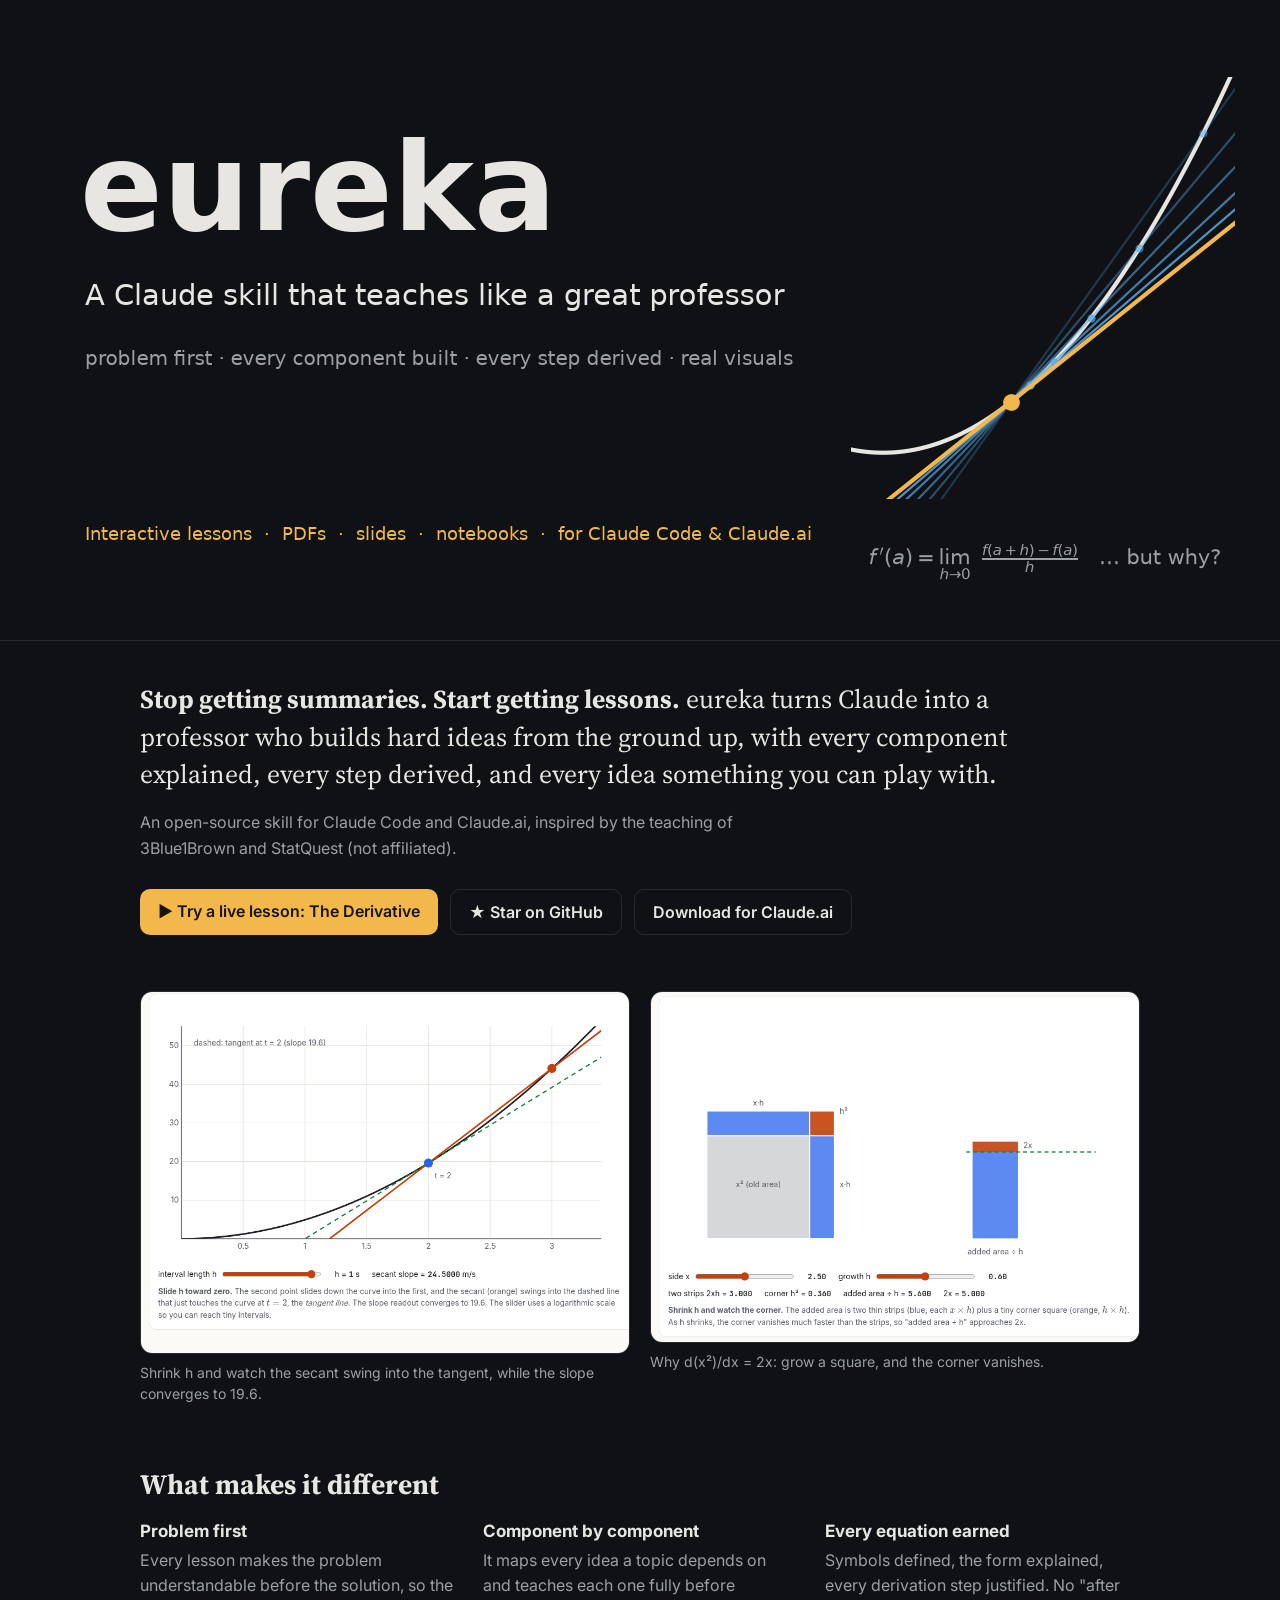
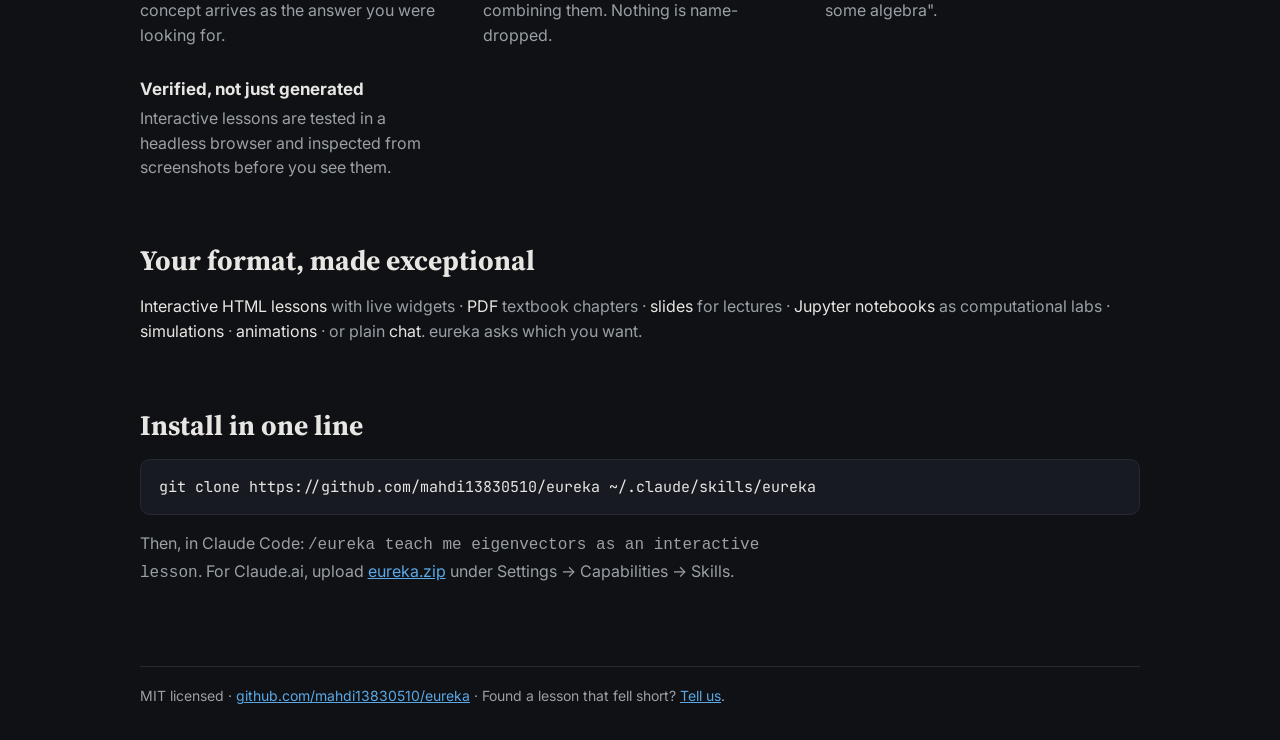
==== index.html @ 74340ad1 "feat: add pages landing page" ====
<!doctype html>
<html lang="en">
<head>
<meta charset="utf-8">
<meta name="viewport" content="width=device-width, initial-scale=1">
<title>eureka · a Claude skill that teaches like a great professor</title>
<meta name="description" content="eureka turns Claude into a professor: problem-first, component-by-component lessons with every step derived, delivered as interactive lessons, PDFs, slides or notebooks.">
<meta property="og:title" content="eureka: a Claude skill that teaches like a great professor">
<meta property="og:description" content="Stop getting summaries. Start getting lessons. Interactive, step-by-step, every equation derived.">
<meta property="og:image" content="https://mahdi13830510.github.io/eureka/assets/banner.png">
<meta property="og:url" content="https://mahdi13830510.github.io/eureka/">
<meta name="twitter:card" content="summary_large_image">
<meta name="twitter:image" content="https://mahdi13830510.github.io/eureka/assets/banner.png">
<link rel="preconnect" href="https://fonts.googleapis.com"><link rel="preconnect" href="https://fonts.gstatic.com" crossorigin>
<link href="https://fonts.googleapis.com/css2?family=Inter:wght@400;500;600;700&family=JetBrains+Mono:wght@400&family=Source+Serif+4:opsz,wght@8..60,400;8..60,700&display=swap" rel="stylesheet">
<style>
  :root { --bg:#0f1115; --surface:#171a21; --ink:#e8e6e3; --muted:#9aa0a6; --rule:#262a33; --accent:#f2b84b; --blue:#5aa9e6; }
  * { box-sizing: border-box; }
  body { margin:0; background:var(--bg); color:var(--ink); font:18px/1.6 "Source Serif 4", Georgia, serif; }
  .wrap { max-width: 1040px; margin: 0 auto; padding: 0 20px; }
  header img { display:block; width:100%; height:auto; border-bottom:1px solid var(--rule); }
  .lede { font-size: clamp(20px, 2.6vw, 26px); line-height:1.45; margin: 40px 0 8px; max-width: 34em; }
  .sub { color: var(--muted); font: 16px/1.6 Inter, system-ui, sans-serif; max-width: 40em; }
  .cta { display:flex; flex-wrap:wrap; gap:12px; margin: 28px 0 56px; font: 600 16px Inter, system-ui, sans-serif; }
  .cta a { text-decoration:none; padding: 12px 18px; border-radius: 10px; }
  .cta .primary { background: var(--accent); color: #1a1406; }
  .cta .ghost { color: var(--ink); border: 1px solid var(--rule); }
  .cta .ghost:hover { border-color: var(--muted); }
  h2 { font: 700 28px/1.2 "Source Serif 4", Georgia, serif; margin: 64px 0 16px; }
  .grid { display:grid; grid-template-columns: repeat(auto-fit, minmax(260px, 1fr)); gap: 28px; font: 16px/1.55 Inter, system-ui, sans-serif; color: var(--muted); }
  .grid b { display:block; color: var(--ink); font-size: 17px; margin-bottom: 4px; }
  figure { margin: 0; }
  .shots { display:grid; grid-template-columns: repeat(auto-fit, minmax(300px, 1fr)); gap: 20px; }
  .shots img { width:100%; height:auto; border-radius: 12px; border:1px solid var(--rule); display:block; }
  figcaption { font: 14px/1.5 Inter, system-ui, sans-serif; color: var(--muted); margin-top: 8px; }
  pre { font: 15px/1.5 "JetBrains Mono", ui-monospace, monospace; background: var(--surface); border:1px solid var(--rule); padding: 16px 18px; border-radius: 10px; overflow-x:auto; }
  .formats { font: 16px/1.6 Inter, system-ui, sans-serif; color: var(--muted); }
  .formats span { color: var(--ink); }
  footer { margin: 80px 0 40px; padding-top: 20px; border-top: 1px solid var(--rule); font: 14px Inter, system-ui, sans-serif; color: var(--muted); }
  a { color: var(--blue); }
</style>
</head>
<body>
<header><img src="assets/banner.png" alt="eureka: a Claude skill that teaches like a great professor" width="1280" height="640"></header>
<main class="wrap">
  <p class="lede"><b>Stop getting summaries. Start getting lessons.</b> eureka turns Claude into a professor who builds hard ideas from the ground up, with every component explained, every step derived, and every idea something you can play with.</p>
  <p class="sub">An open-source skill for Claude Code and Claude.ai, inspired by the teaching of 3Blue1Brown and StatQuest (not affiliated).</p>
  <div class="cta">
    <a class="primary" href="showcase/derivatives/">▶ Try a live lesson: The Derivative</a>
    <a class="ghost" href="https://github.com/mahdi13830510/eureka">★ Star on GitHub</a>
    <a class="ghost" href="https://github.com/mahdi13830510/eureka/releases/latest">Download for Claude.ai</a>
  </div>

  <div class="shots">
    <figure><a href="showcase/derivatives/#shrink"><img src="assets/preview-limit.png" alt="Shrink h and the secant becomes the tangent"></a><figcaption>Shrink h and watch the secant swing into the tangent, while the slope converges to 19.6.</figcaption></figure>
    <figure><a href="showcase/derivatives/#square"><img src="assets/preview-square.png" alt="x squared as a growing square"></a><figcaption>Why d(x²)/dx = 2x: grow a square, and the corner vanishes.</figcaption></figure>
  </div>

  <h2>What makes it different</h2>
  <div class="grid">
    <div><b>Problem first</b>Every lesson makes the problem understandable before the solution, so the concept arrives as the answer you were looking for.</div>
    <div><b>Component by component</b>It maps every idea a topic depends on and teaches each one fully before combining them. Nothing is name-dropped.</div>
    <div><b>Every equation earned</b>Symbols defined, the form explained, every derivation step justified. No "after some algebra".</div>
    <div><b>Verified, not just generated</b>Interactive lessons are tested in a headless browser and inspected from screenshots before you see them.</div>
  </div>

  <h2>Your format, made exceptional</h2>
  <p class="formats"><span>Interactive HTML lessons</span> with live widgets · <span>PDF</span> textbook chapters · <span>slides</span> for lectures · <span>Jupyter notebooks</span> as computational labs · <span>simulations</span> · <span>animations</span> · or plain <span>chat</span>. eureka asks which you want.</p>

  <h2>Install in one line</h2>
  <pre>git clone https://github.com/mahdi13830510/eureka ~/.claude/skills/eureka</pre>
  <p class="sub">Then, in Claude Code: <code>/eureka teach me eigenvectors as an interactive lesson</code>. For Claude.ai, upload <a href="https://github.com/mahdi13830510/eureka/releases/latest">eureka.zip</a> under Settings → Capabilities → Skills.</p>

  <footer>MIT licensed · <a href="https://github.com/mahdi13830510/eureka">github.com/mahdi13830510/eureka</a> · Found a lesson that fell short? <a href="https://github.com/mahdi13830510/eureka/issues/new?template=lesson-fell-short.md">Tell us</a>.</footer>
</main>
</body>
</html>
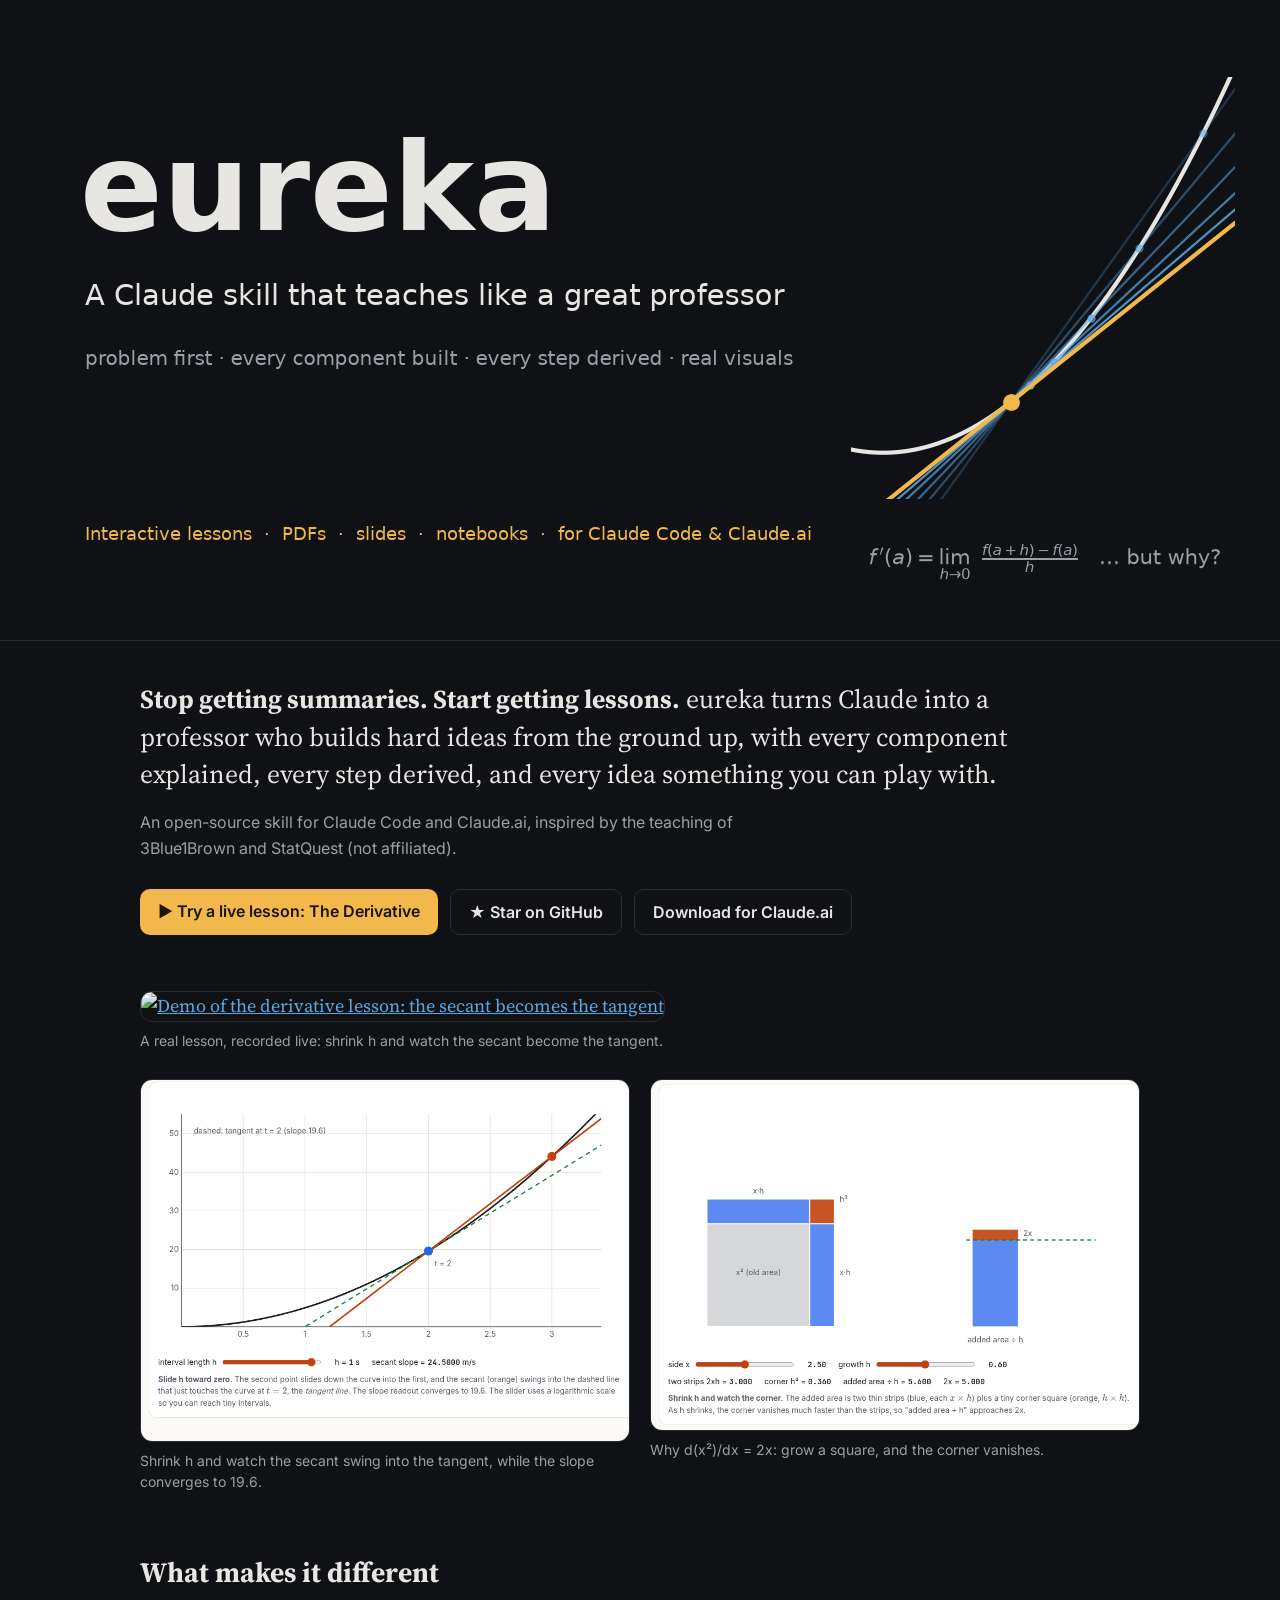
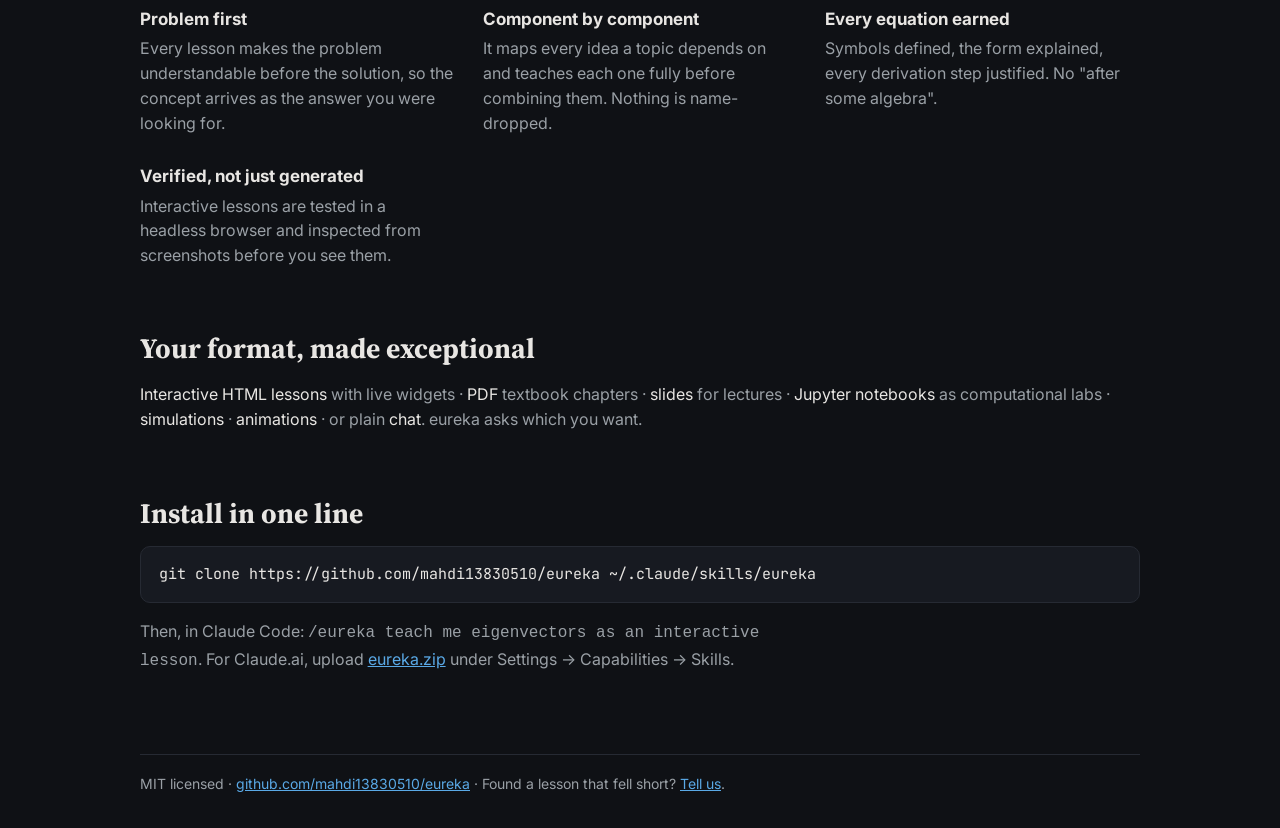
==== commit 236e6d9f: "docs: add demo gif to landing page" ====
--- a/index.html
+++ b/index.html
@@ -51,6 +51,7 @@
     <a class="ghost" href="https://github.com/mahdi13830510/eureka/releases/latest">Download for Claude.ai</a>
   </div>
 
+  <figure style="margin:0 0 28px"><a href="showcase/derivatives/#shrink"><img src="assets/demo-derivative.gif" alt="Demo of the derivative lesson: the secant becomes the tangent" style="width:100%;height:auto;border-radius:12px;border:1px solid var(--rule)"></a><figcaption>A real lesson, recorded live: shrink h and watch the secant become the tangent.</figcaption></figure>
   <div class="shots">
     <figure><a href="showcase/derivatives/#shrink"><img src="assets/preview-limit.png" alt="Shrink h and the secant becomes the tangent"></a><figcaption>Shrink h and watch the secant swing into the tangent, while the slope converges to 19.6.</figcaption></figure>
     <figure><a href="showcase/derivatives/#square"><img src="assets/preview-square.png" alt="x squared as a growing square"></a><figcaption>Why d(x²)/dx = 2x: grow a square, and the corner vanishes.</figcaption></figure>
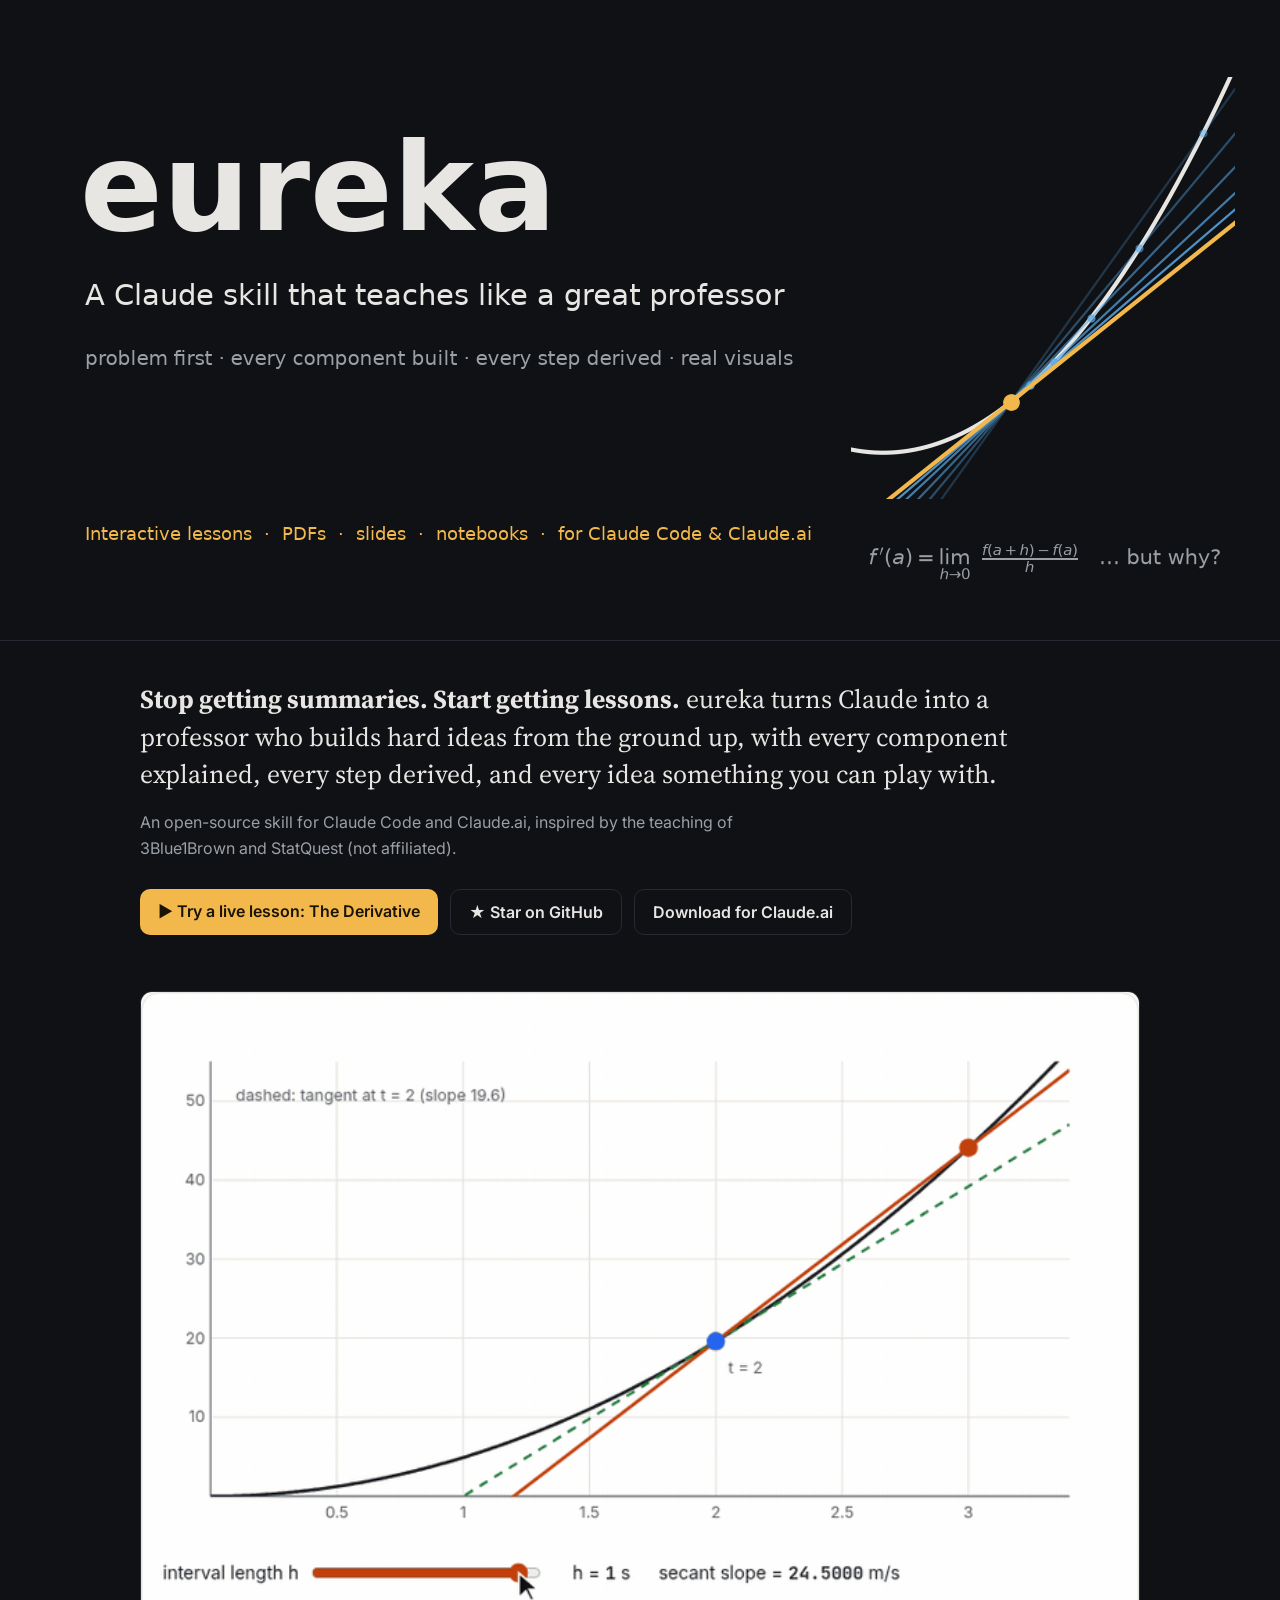
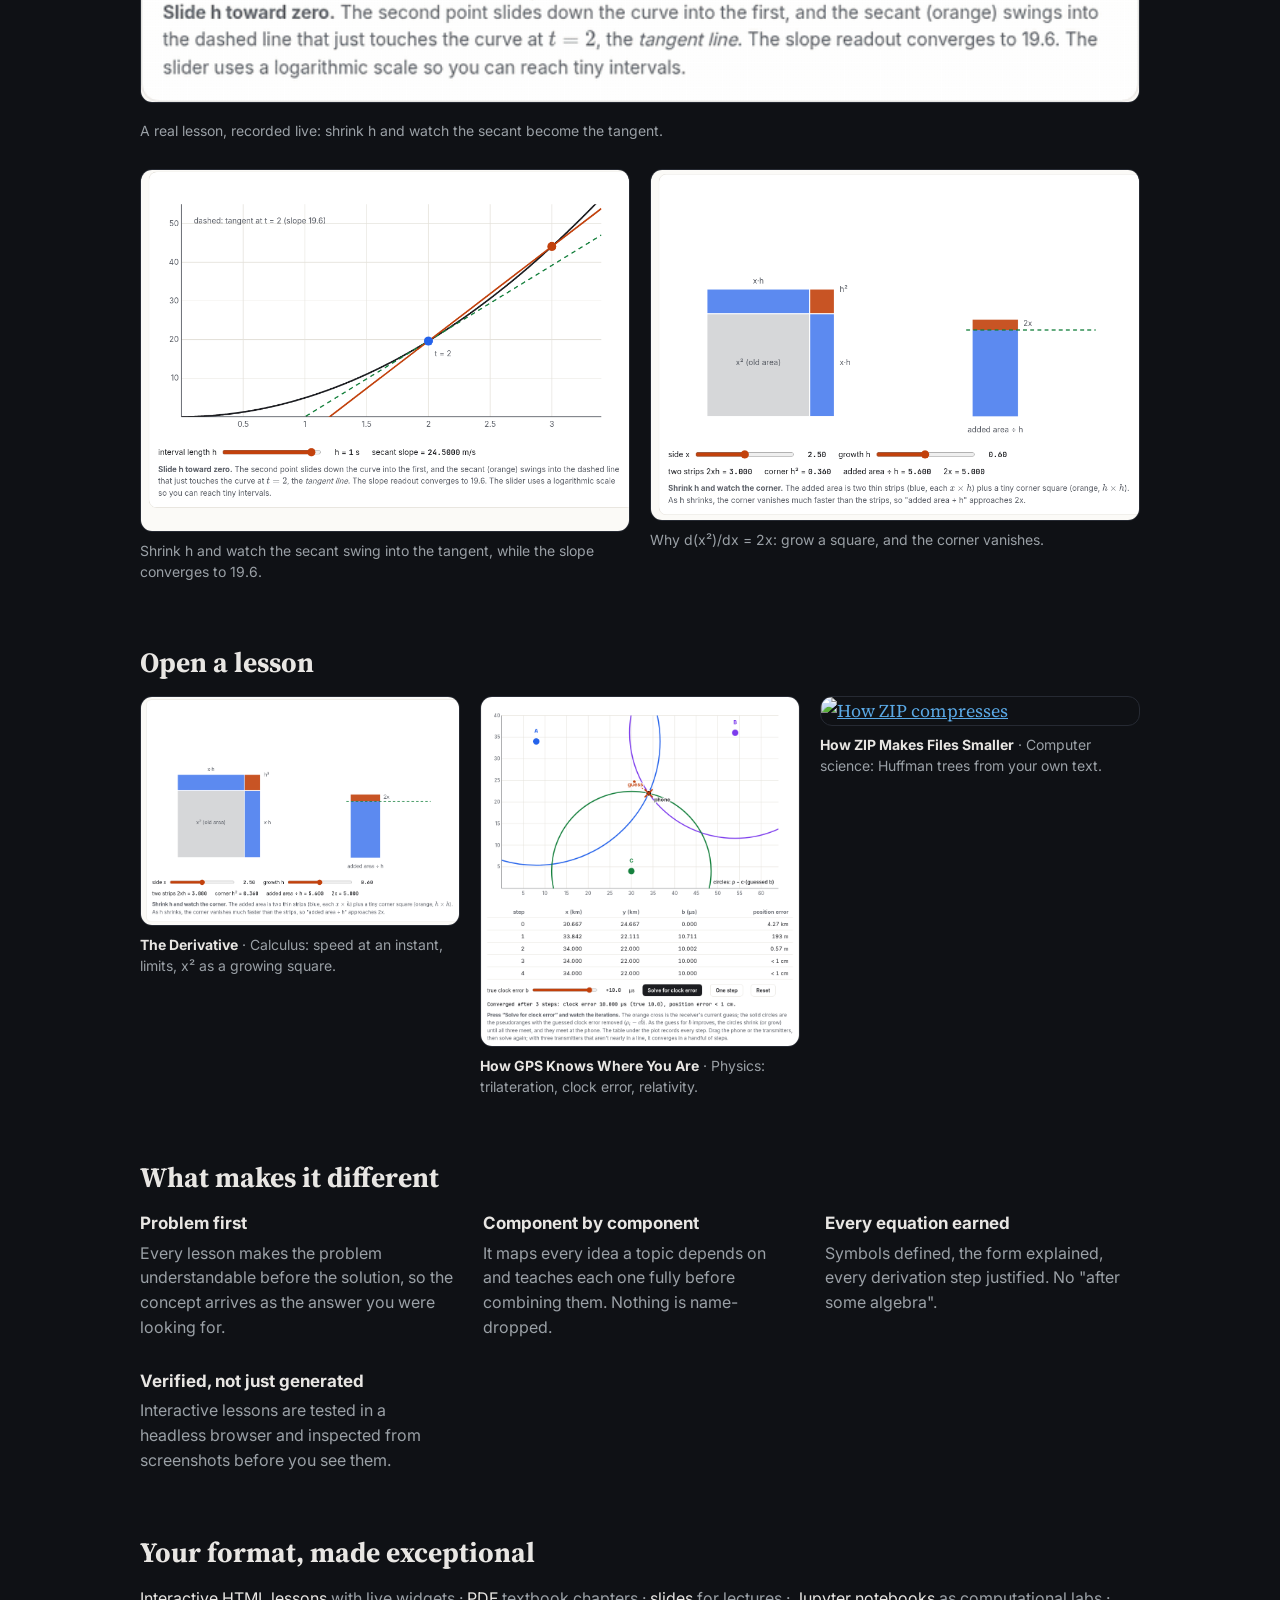
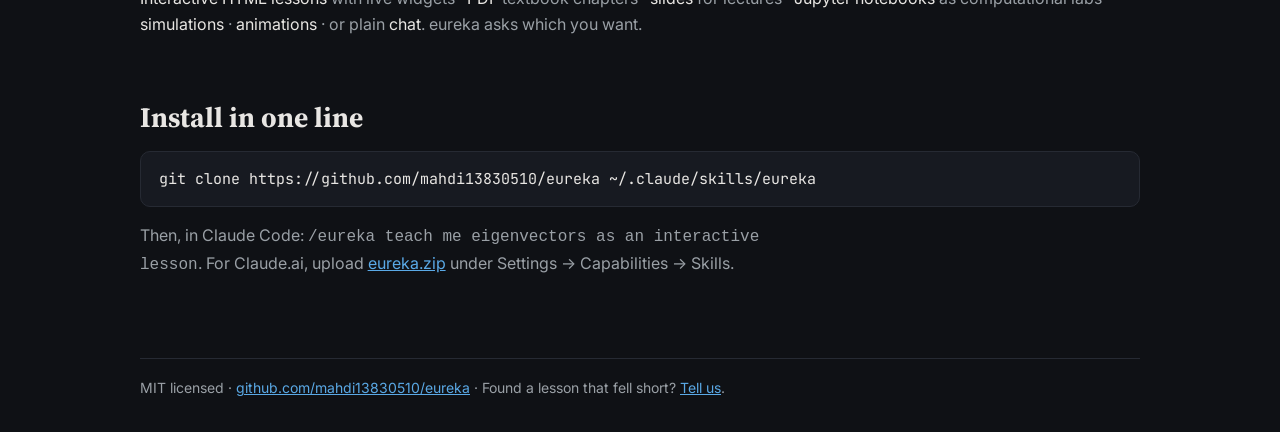
==== commit fae8c76e: "docs: add lesson gallery to landing page" ====
--- a/index.html
+++ b/index.html
@@ -57,6 +57,13 @@
     <figure><a href="showcase/derivatives/#square"><img src="assets/preview-square.png" alt="x squared as a growing square"></a><figcaption>Why d(x²)/dx = 2x: grow a square, and the corner vanishes.</figcaption></figure>
   </div>
 
+  <h2>Open a lesson</h2>
+  <div class="shots">
+    <figure><a href="showcase/derivatives/"><img src="assets/preview-square.png" alt="The Derivative"></a><figcaption><b style="color:var(--ink)">The Derivative</b> · Calculus: speed at an instant, limits, x² as a growing square.</figcaption></figure>
+    <figure><a href="showcase/gps/"><img src="assets/preview-gps-1.png" alt="How GPS works"></a><figcaption><b style="color:var(--ink)">How GPS Knows Where You Are</b> · Physics: trilateration, clock error, relativity.</figcaption></figure>
+    <figure><a href="showcase/compression/"><img src="assets/preview-zip-1.png" alt="How ZIP compresses"></a><figcaption><b style="color:var(--ink)">How ZIP Makes Files Smaller</b> · Computer science: Huffman trees from your own text.</figcaption></figure>
+  </div>
+
   <h2>What makes it different</h2>
   <div class="grid">
     <div><b>Problem first</b>Every lesson makes the problem understandable before the solution, so the concept arrives as the answer you were looking for.</div>
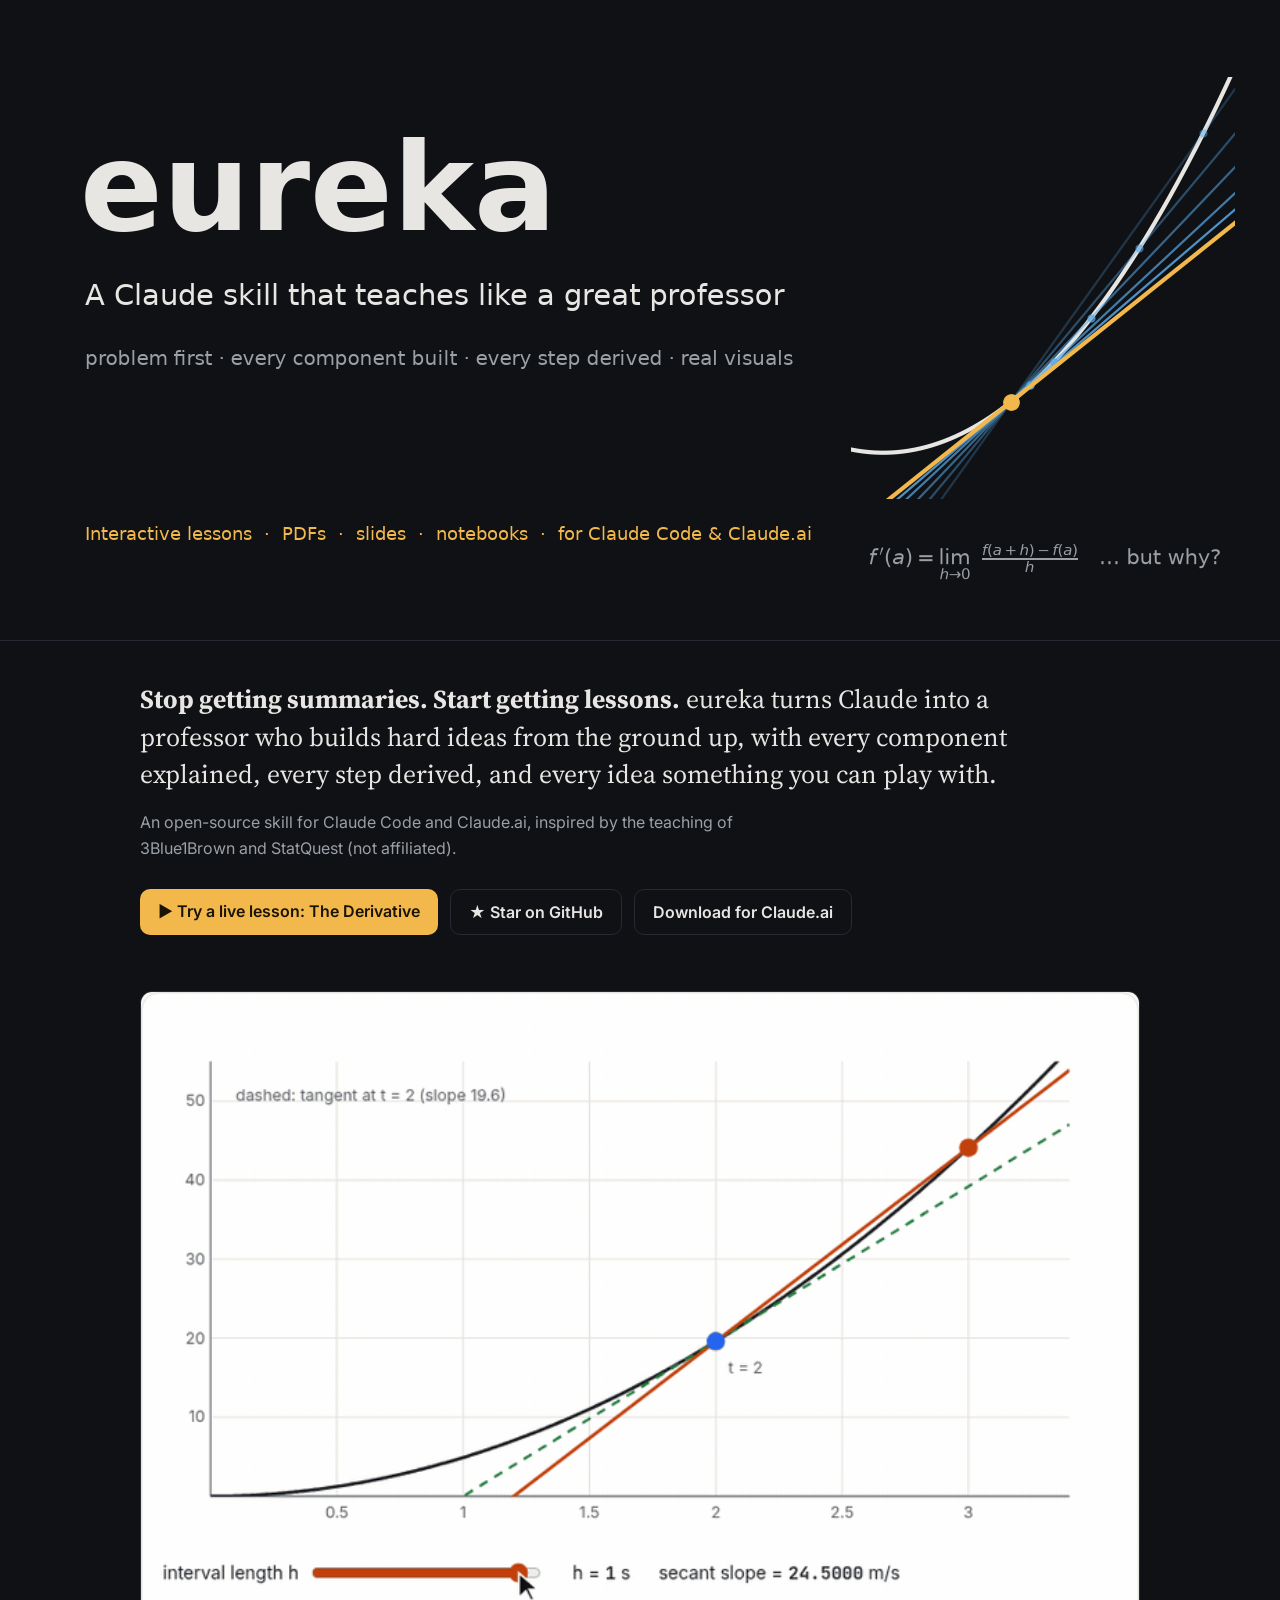
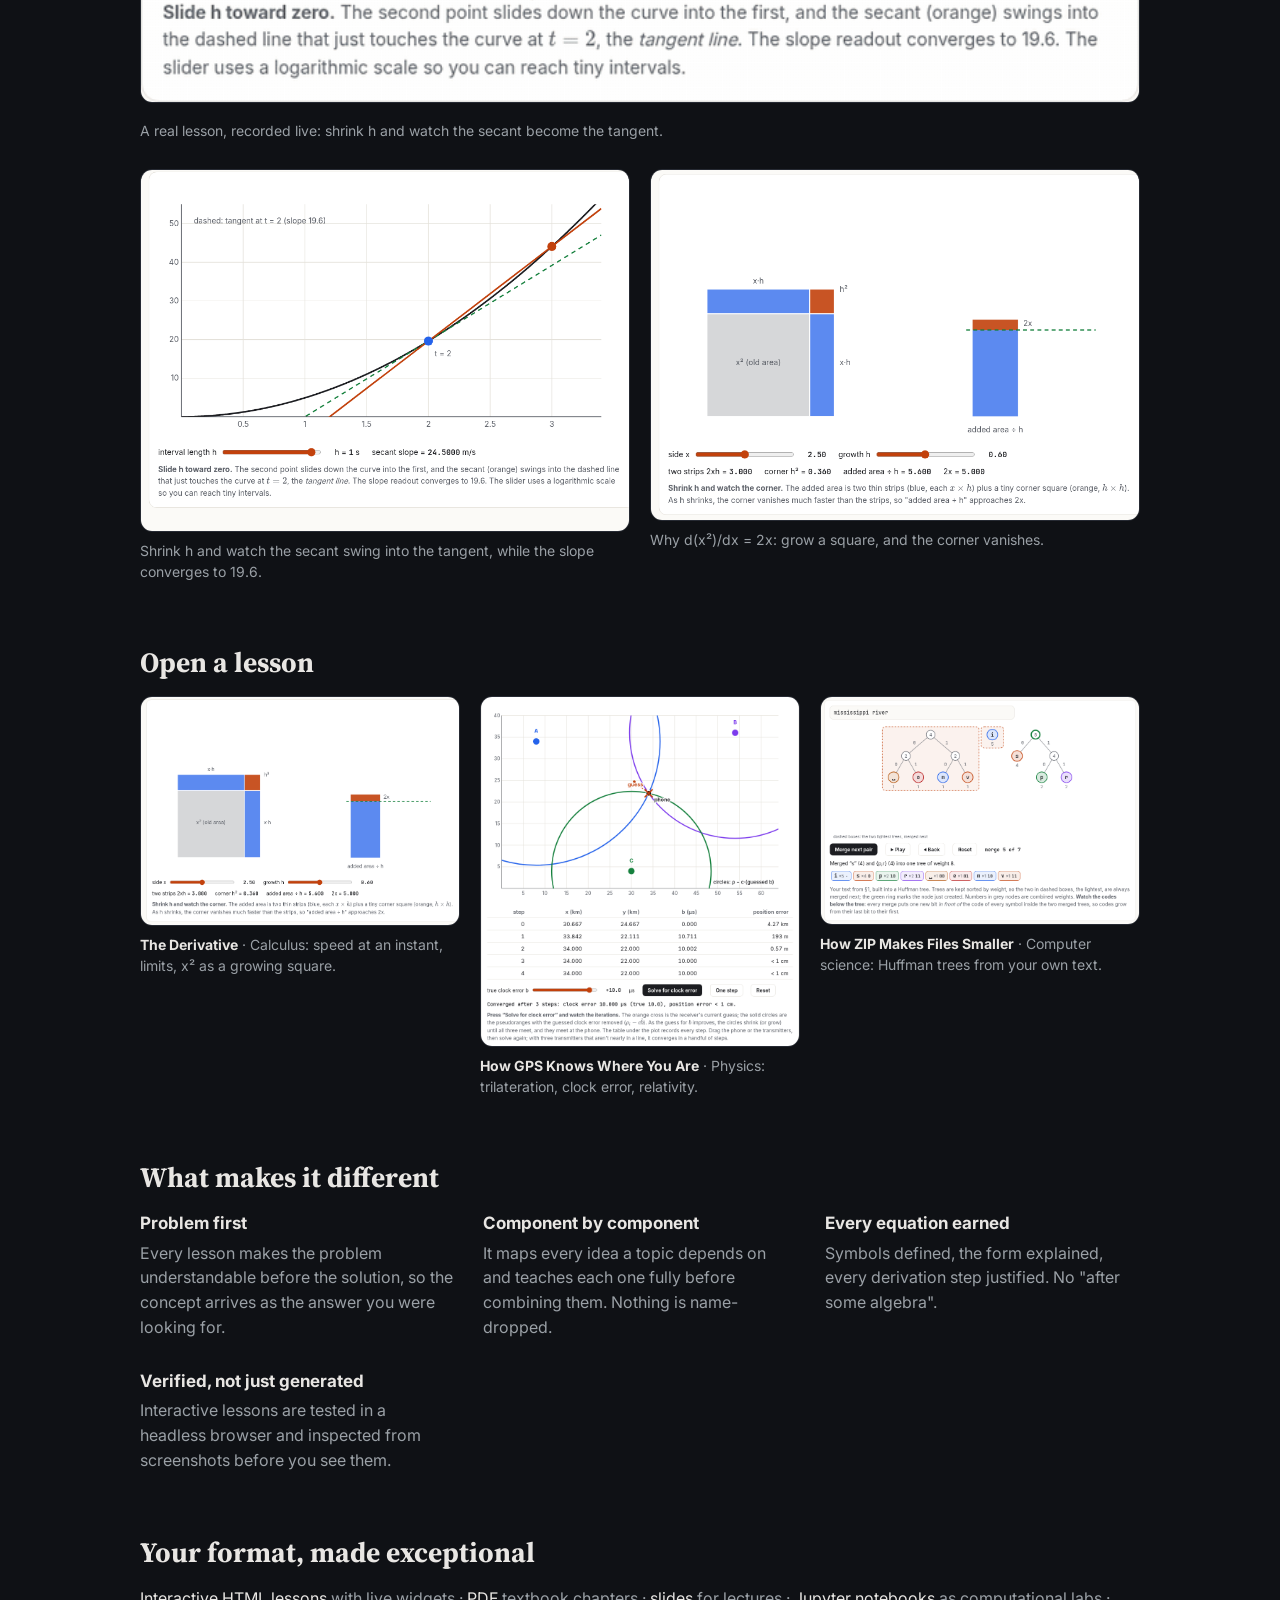
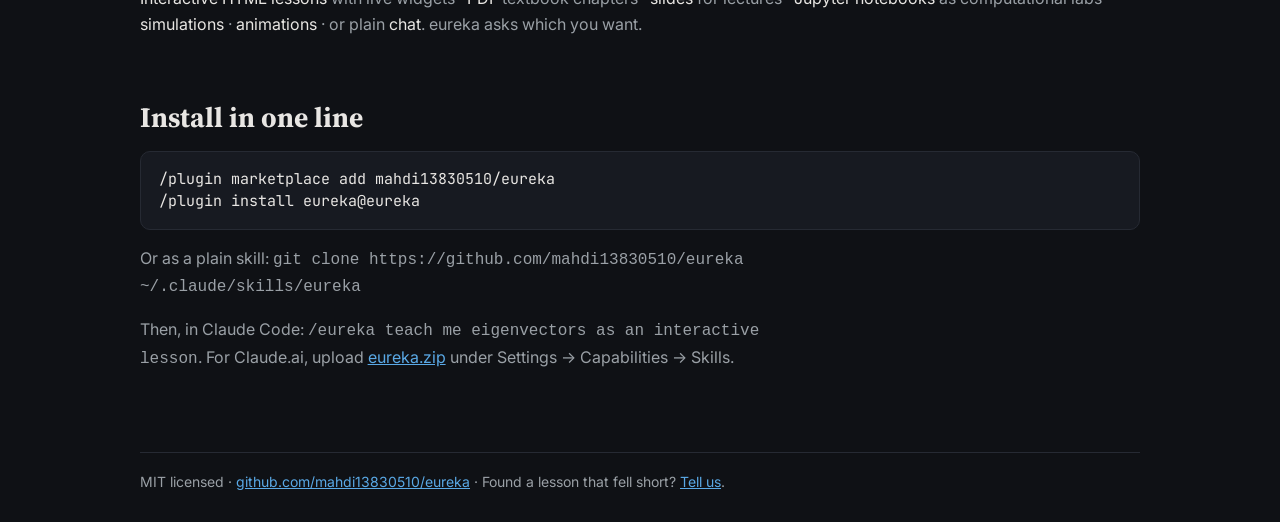
==== commit 99859d7e: "docs: show plugin install on landing page" ====
--- a/index.html
+++ b/index.html
@@ -76,7 +76,9 @@
   <p class="formats"><span>Interactive HTML lessons</span> with live widgets · <span>PDF</span> textbook chapters · <span>slides</span> for lectures · <span>Jupyter notebooks</span> as computational labs · <span>simulations</span> · <span>animations</span> · or plain <span>chat</span>. eureka asks which you want.</p>
 
   <h2>Install in one line</h2>
-  <pre>git clone https://github.com/mahdi13830510/eureka ~/.claude/skills/eureka</pre>
+  <pre>/plugin marketplace add mahdi13830510/eureka
+/plugin install eureka@eureka</pre>
+  <p class="sub">Or as a plain skill: <code>git clone https://github.com/mahdi13830510/eureka ~/.claude/skills/eureka</code></p>
   <p class="sub">Then, in Claude Code: <code>/eureka teach me eigenvectors as an interactive lesson</code>. For Claude.ai, upload <a href="https://github.com/mahdi13830510/eureka/releases/latest">eureka.zip</a> under Settings → Capabilities → Skills.</p>
 
   <footer>MIT licensed · <a href="https://github.com/mahdi13830510/eureka">github.com/mahdi13830510/eureka</a> · Found a lesson that fell short? <a href="https://github.com/mahdi13830510/eureka/issues/new?template=lesson-fell-short.md">Tell us</a>.</footer>
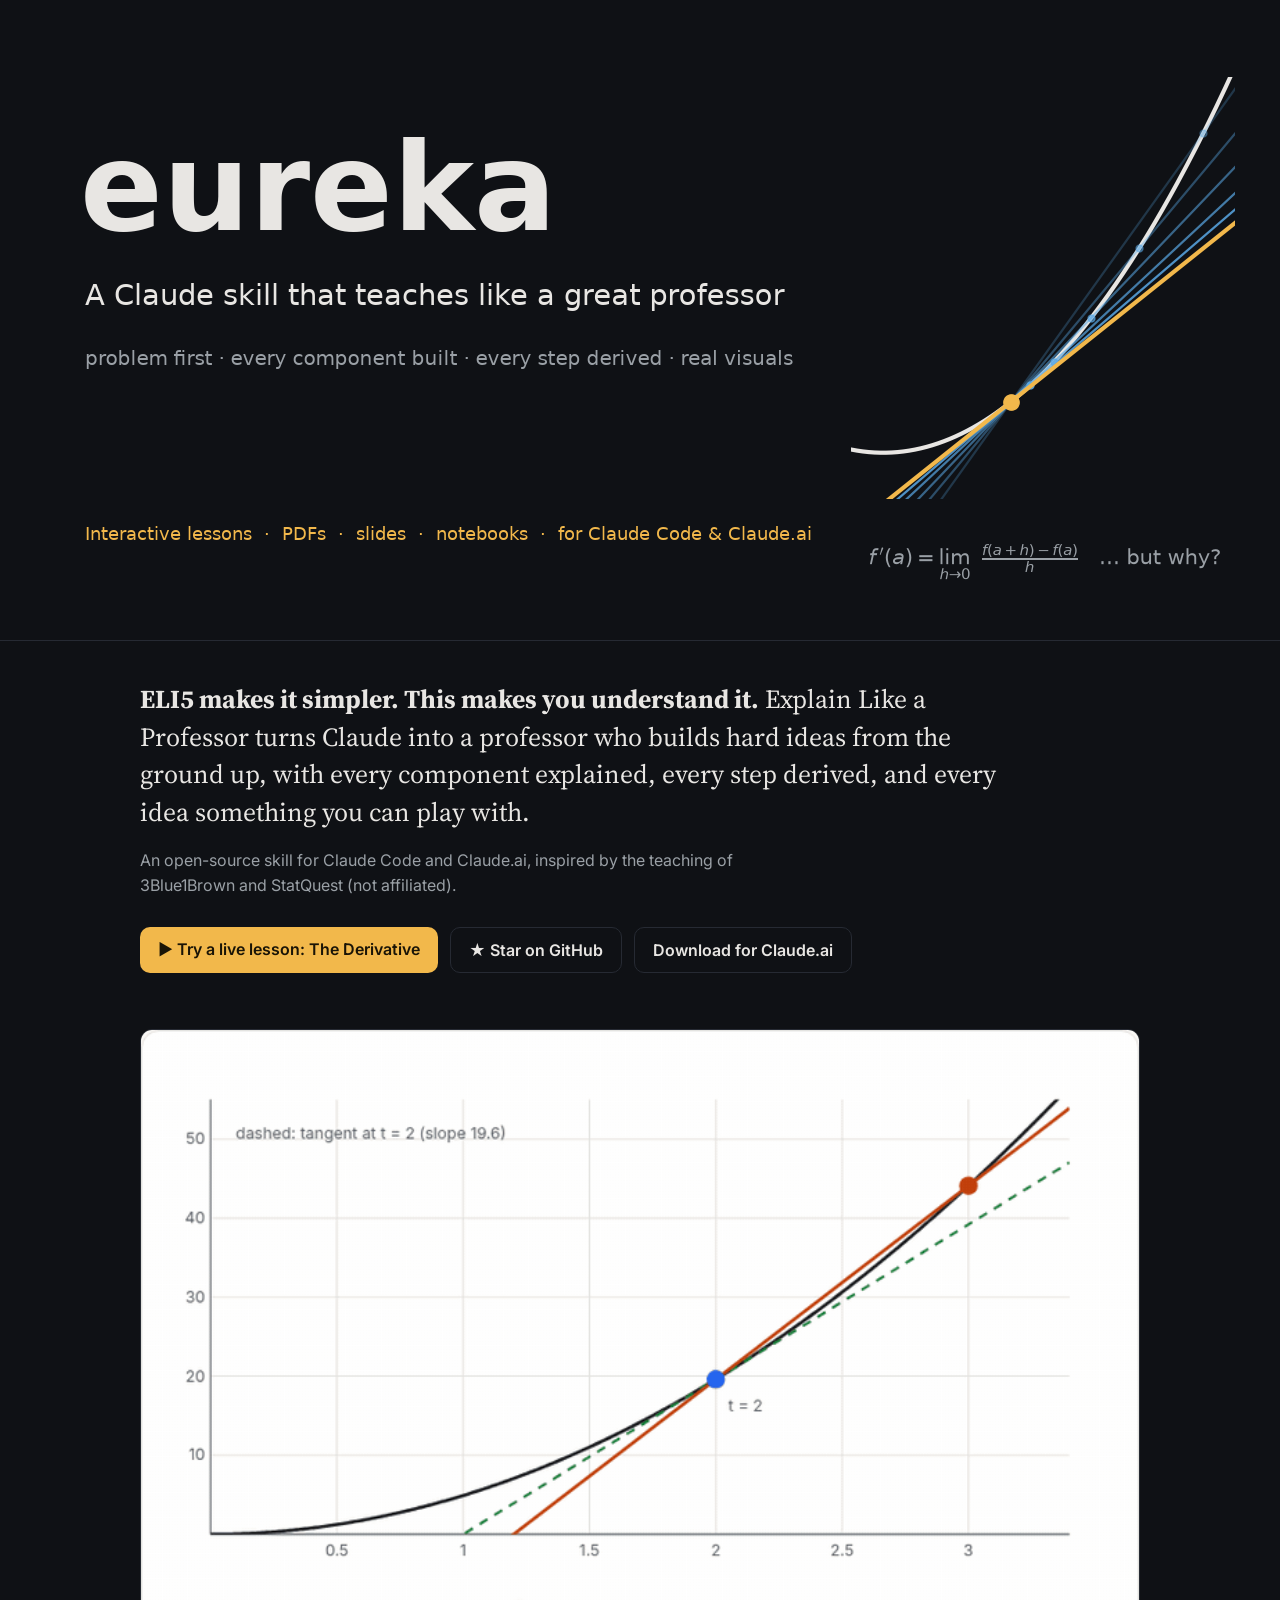
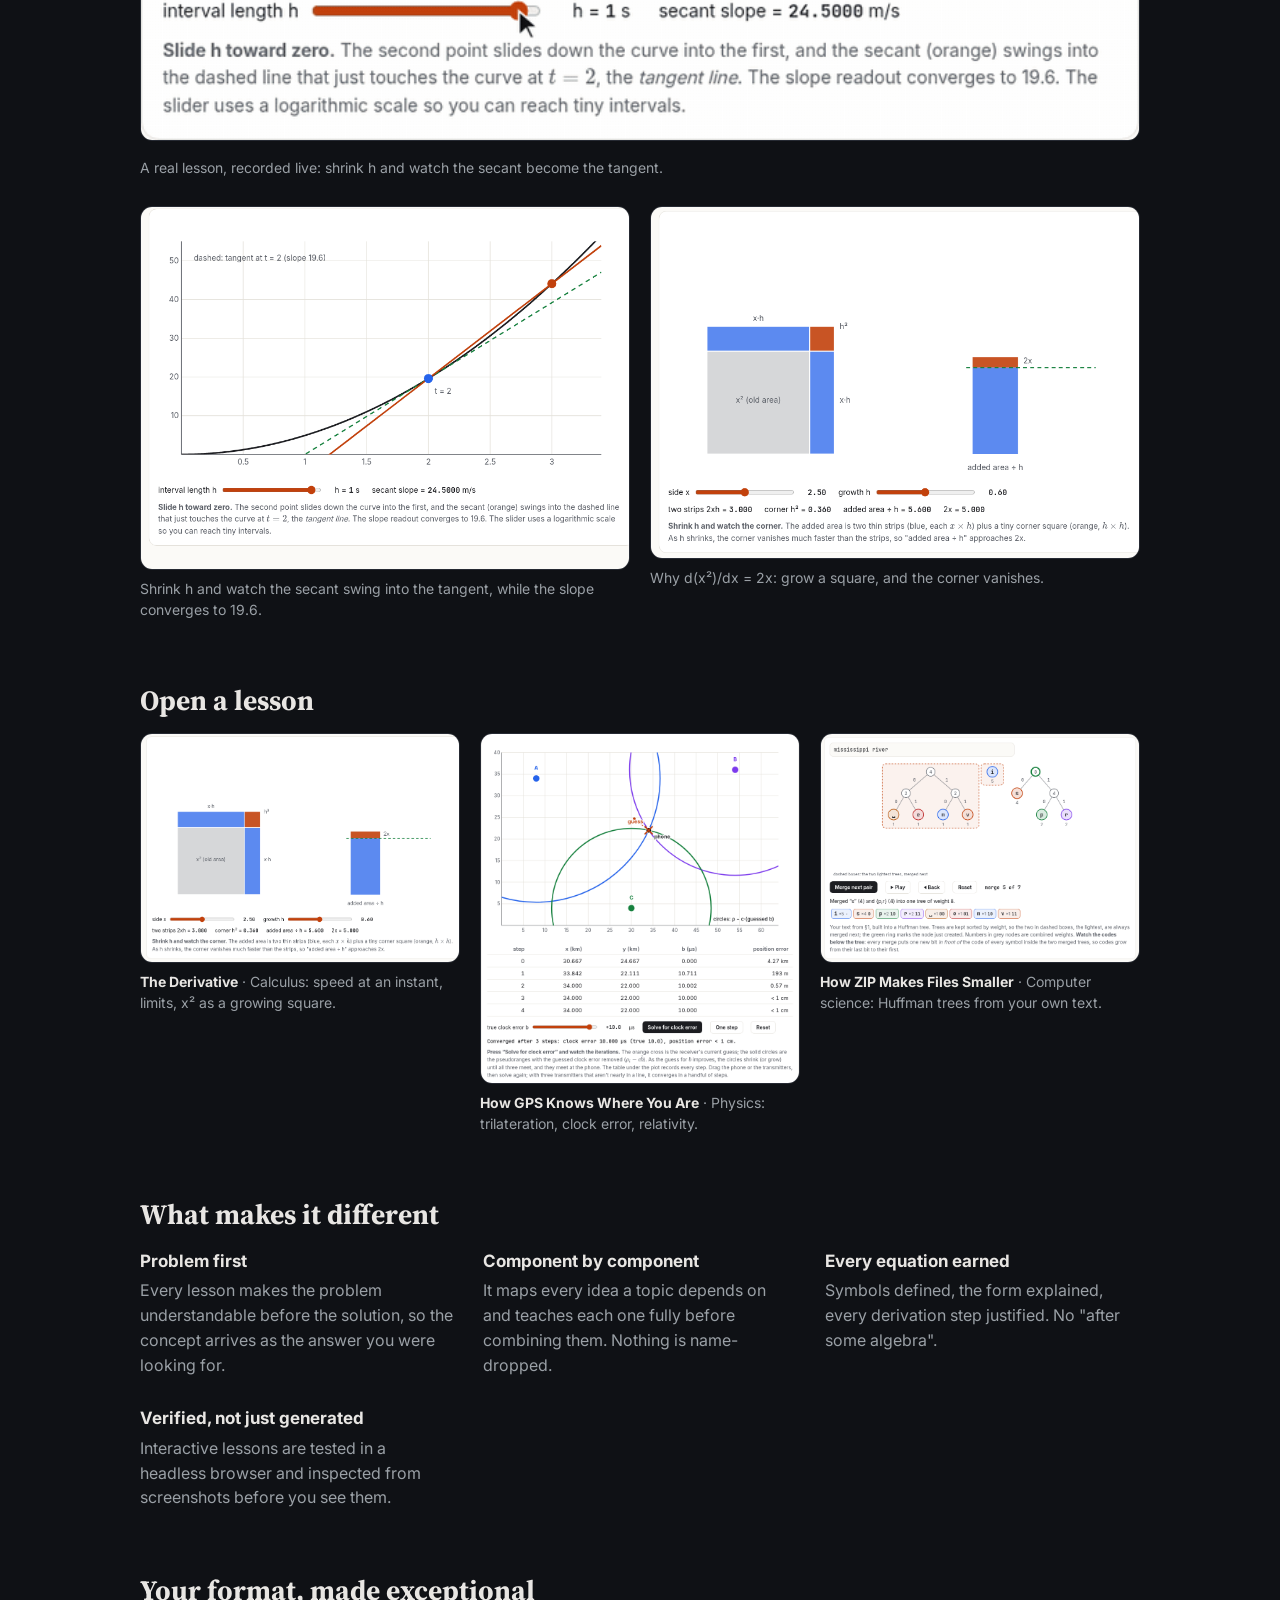
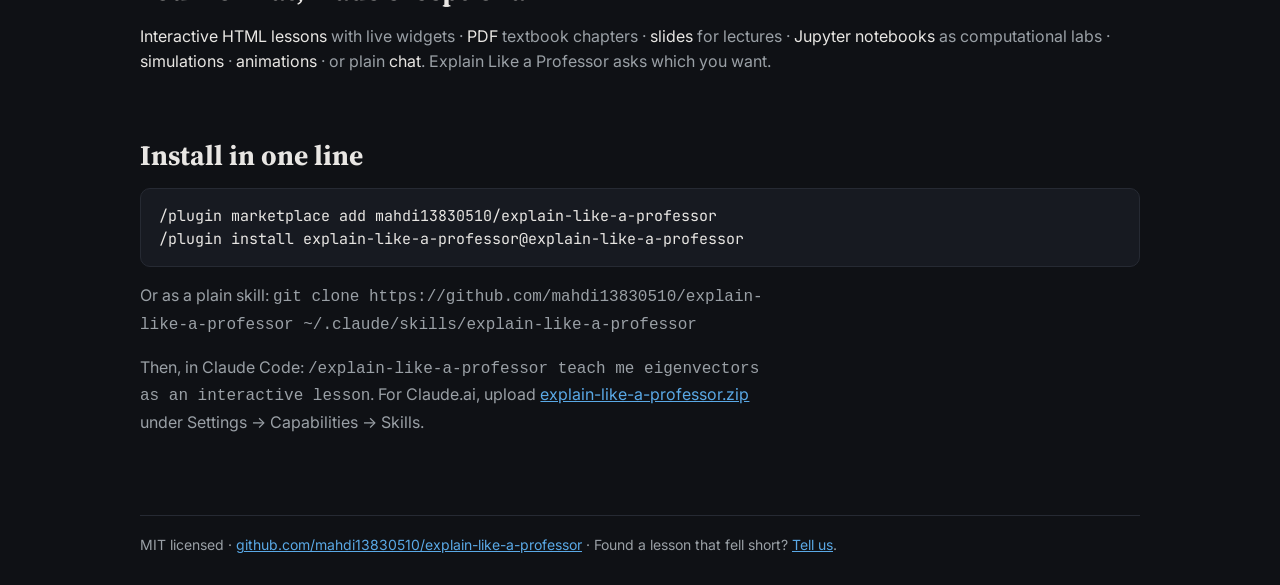
==== commit 27cd4f02: "docs: rename project on landing page" ====
--- a/index.html
+++ b/index.html
@@ -3,14 +3,14 @@
 <head>
 <meta charset="utf-8">
 <meta name="viewport" content="width=device-width, initial-scale=1">
-<title>eureka · a Claude skill that teaches like a great professor</title>
-<meta name="description" content="eureka turns Claude into a professor: problem-first, component-by-component lessons with every step derived, delivered as interactive lessons, PDFs, slides or notebooks.">
-<meta property="og:title" content="eureka: a Claude skill that teaches like a great professor">
+<title>Explain Like a Professor · a Claude skill that teaches like a great professor</title>
+<meta name="description" content="Explain Like a Professor turns Claude into a professor: problem-first, component-by-component lessons with every step derived, delivered as interactive lessons, PDFs, slides or notebooks.">
+<meta property="og:title" content="Explain Like a Professor: a Claude skill that teaches like a great professor">
 <meta property="og:description" content="Stop getting summaries. Start getting lessons. Interactive, step-by-step, every equation derived.">
-<meta property="og:image" content="https://mahdi13830510.github.io/eureka/assets/banner.png">
-<meta property="og:url" content="https://mahdi13830510.github.io/eureka/">
+<meta property="og:image" content="https://mahdi13830510.github.io/explain-like-a-professor/assets/banner.png">
+<meta property="og:url" content="https://mahdi13830510.github.io/explain-like-a-professor/">
 <meta name="twitter:card" content="summary_large_image">
-<meta name="twitter:image" content="https://mahdi13830510.github.io/eureka/assets/banner.png">
+<meta name="twitter:image" content="https://mahdi13830510.github.io/explain-like-a-professor/assets/banner.png">
 <link rel="preconnect" href="https://fonts.googleapis.com"><link rel="preconnect" href="https://fonts.gstatic.com" crossorigin>
 <link href="https://fonts.googleapis.com/css2?family=Inter:wght@400;500;600;700&family=JetBrains+Mono:wght@400&family=Source+Serif+4:opsz,wght@8..60,400;8..60,700&display=swap" rel="stylesheet">
 <style>
@@ -41,14 +41,14 @@
 </style>
 </head>
 <body>
-<header><img src="assets/banner.png" alt="eureka: a Claude skill that teaches like a great professor" width="1280" height="640"></header>
+<header><img src="assets/banner.png" alt="Explain Like a Professor: a Claude skill that teaches like a great professor" width="1280" height="640"></header>
 <main class="wrap">
-  <p class="lede"><b>Stop getting summaries. Start getting lessons.</b> eureka turns Claude into a professor who builds hard ideas from the ground up, with every component explained, every step derived, and every idea something you can play with.</p>
+  <p class="lede"><b>ELI5 makes it simpler. This makes you understand it.</b> Explain Like a Professor turns Claude into a professor who builds hard ideas from the ground up, with every component explained, every step derived, and every idea something you can play with.</p>
   <p class="sub">An open-source skill for Claude Code and Claude.ai, inspired by the teaching of 3Blue1Brown and StatQuest (not affiliated).</p>
   <div class="cta">
     <a class="primary" href="showcase/derivatives/">▶ Try a live lesson: The Derivative</a>
-    <a class="ghost" href="https://github.com/mahdi13830510/eureka">★ Star on GitHub</a>
-    <a class="ghost" href="https://github.com/mahdi13830510/eureka/releases/latest">Download for Claude.ai</a>
+    <a class="ghost" href="https://github.com/mahdi13830510/explain-like-a-professor">★ Star on GitHub</a>
+    <a class="ghost" href="https://github.com/mahdi13830510/explain-like-a-professor/releases/latest">Download for Claude.ai</a>
   </div>
 
   <figure style="margin:0 0 28px"><a href="showcase/derivatives/#shrink"><img src="assets/demo-derivative.gif" alt="Demo of the derivative lesson: the secant becomes the tangent" style="width:100%;height:auto;border-radius:12px;border:1px solid var(--rule)"></a><figcaption>A real lesson, recorded live: shrink h and watch the secant become the tangent.</figcaption></figure>
@@ -73,15 +73,15 @@
   </div>
 
   <h2>Your format, made exceptional</h2>
-  <p class="formats"><span>Interactive HTML lessons</span> with live widgets · <span>PDF</span> textbook chapters · <span>slides</span> for lectures · <span>Jupyter notebooks</span> as computational labs · <span>simulations</span> · <span>animations</span> · or plain <span>chat</span>. eureka asks which you want.</p>
+  <p class="formats"><span>Interactive HTML lessons</span> with live widgets · <span>PDF</span> textbook chapters · <span>slides</span> for lectures · <span>Jupyter notebooks</span> as computational labs · <span>simulations</span> · <span>animations</span> · or plain <span>chat</span>. Explain Like a Professor asks which you want.</p>
 
   <h2>Install in one line</h2>
-  <pre>/plugin marketplace add mahdi13830510/eureka
-/plugin install eureka@eureka</pre>
-  <p class="sub">Or as a plain skill: <code>git clone https://github.com/mahdi13830510/eureka ~/.claude/skills/eureka</code></p>
-  <p class="sub">Then, in Claude Code: <code>/eureka teach me eigenvectors as an interactive lesson</code>. For Claude.ai, upload <a href="https://github.com/mahdi13830510/eureka/releases/latest">eureka.zip</a> under Settings → Capabilities → Skills.</p>
+  <pre>/plugin marketplace add mahdi13830510/explain-like-a-professor
+/plugin install explain-like-a-professor@explain-like-a-professor</pre>
+  <p class="sub">Or as a plain skill: <code>git clone https://github.com/mahdi13830510/explain-like-a-professor ~/.claude/skills/explain-like-a-professor</code></p>
+  <p class="sub">Then, in Claude Code: <code>/explain-like-a-professor teach me eigenvectors as an interactive lesson</code>. For Claude.ai, upload <a href="https://github.com/mahdi13830510/explain-like-a-professor/releases/latest">explain-like-a-professor.zip</a> under Settings → Capabilities → Skills.</p>
 
-  <footer>MIT licensed · <a href="https://github.com/mahdi13830510/eureka">github.com/mahdi13830510/eureka</a> · Found a lesson that fell short? <a href="https://github.com/mahdi13830510/eureka/issues/new?template=lesson-fell-short.md">Tell us</a>.</footer>
+  <footer>MIT licensed · <a href="https://github.com/mahdi13830510/explain-like-a-professor">github.com/mahdi13830510/explain-like-a-professor</a> · Found a lesson that fell short? <a href="https://github.com/mahdi13830510/explain-like-a-professor/issues/new?template=lesson-fell-short.md">Tell us</a>.</footer>
 </main>
 </body>
 </html>
